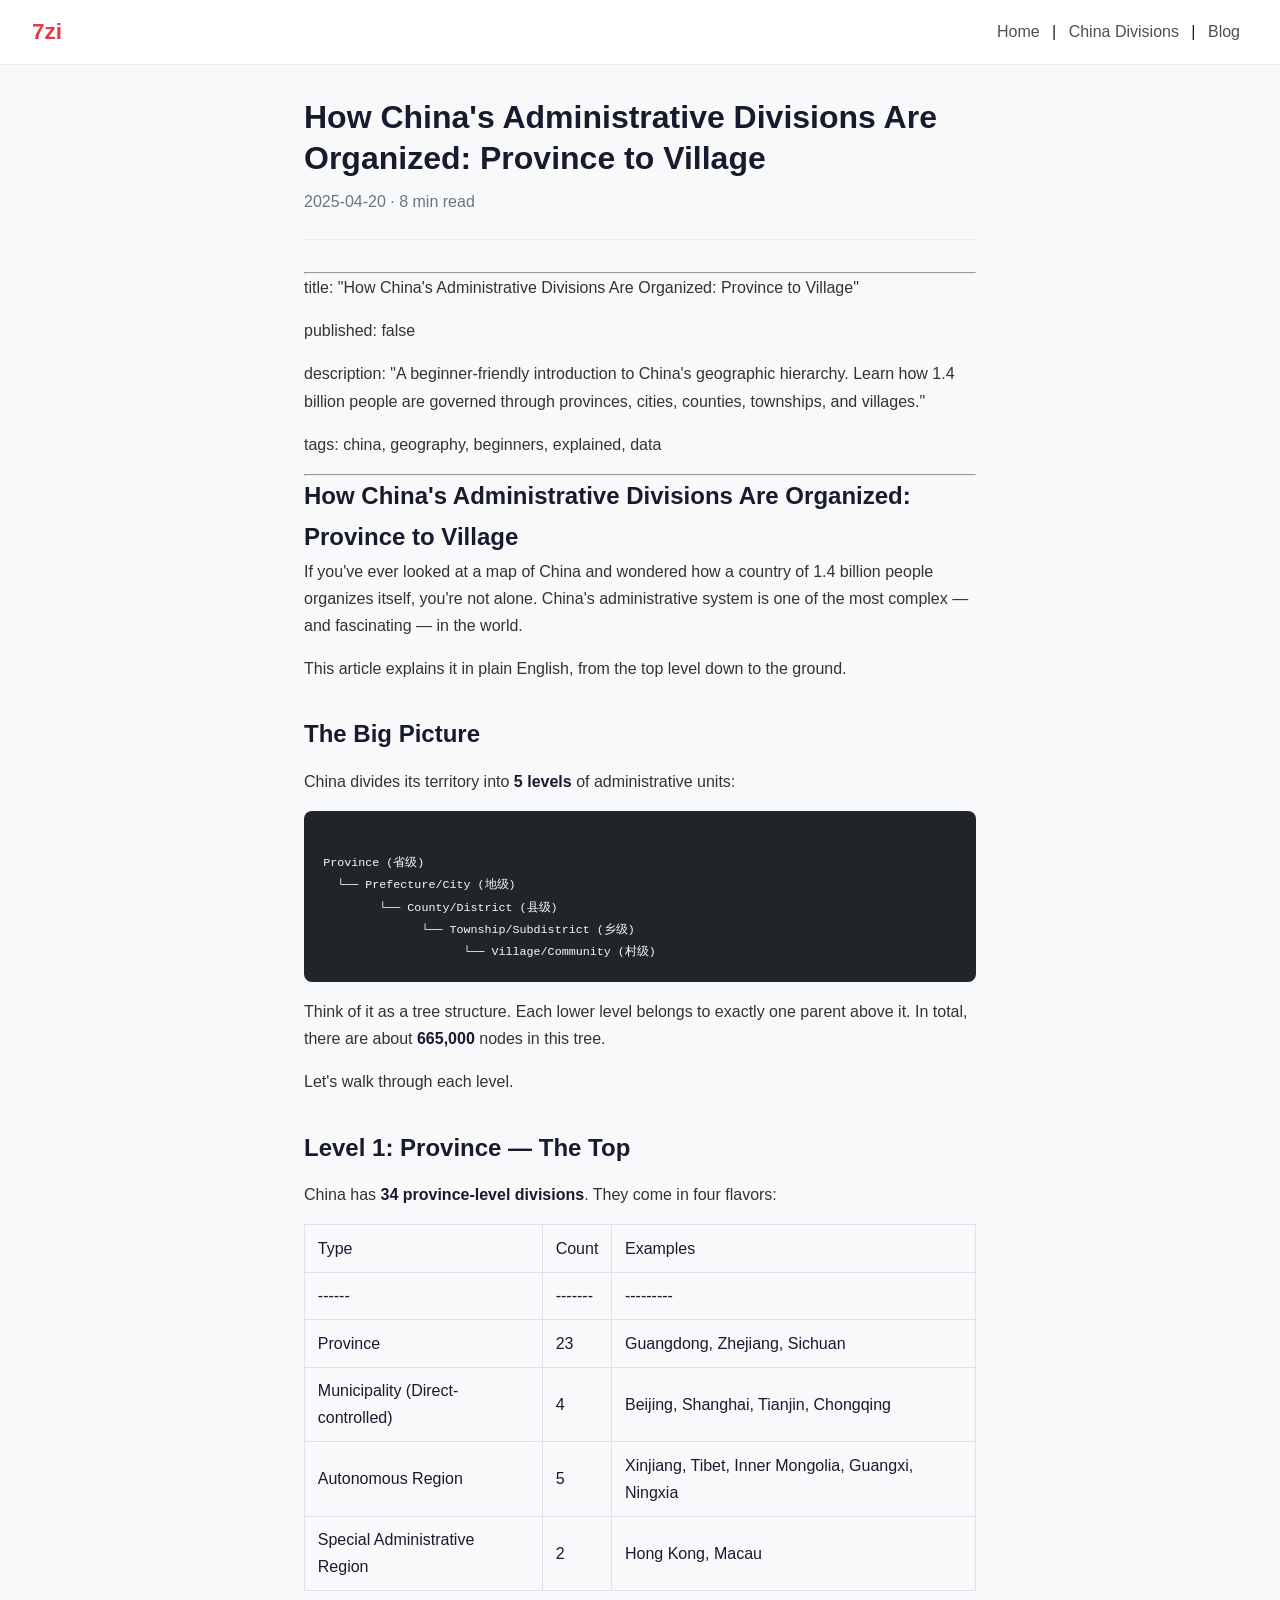
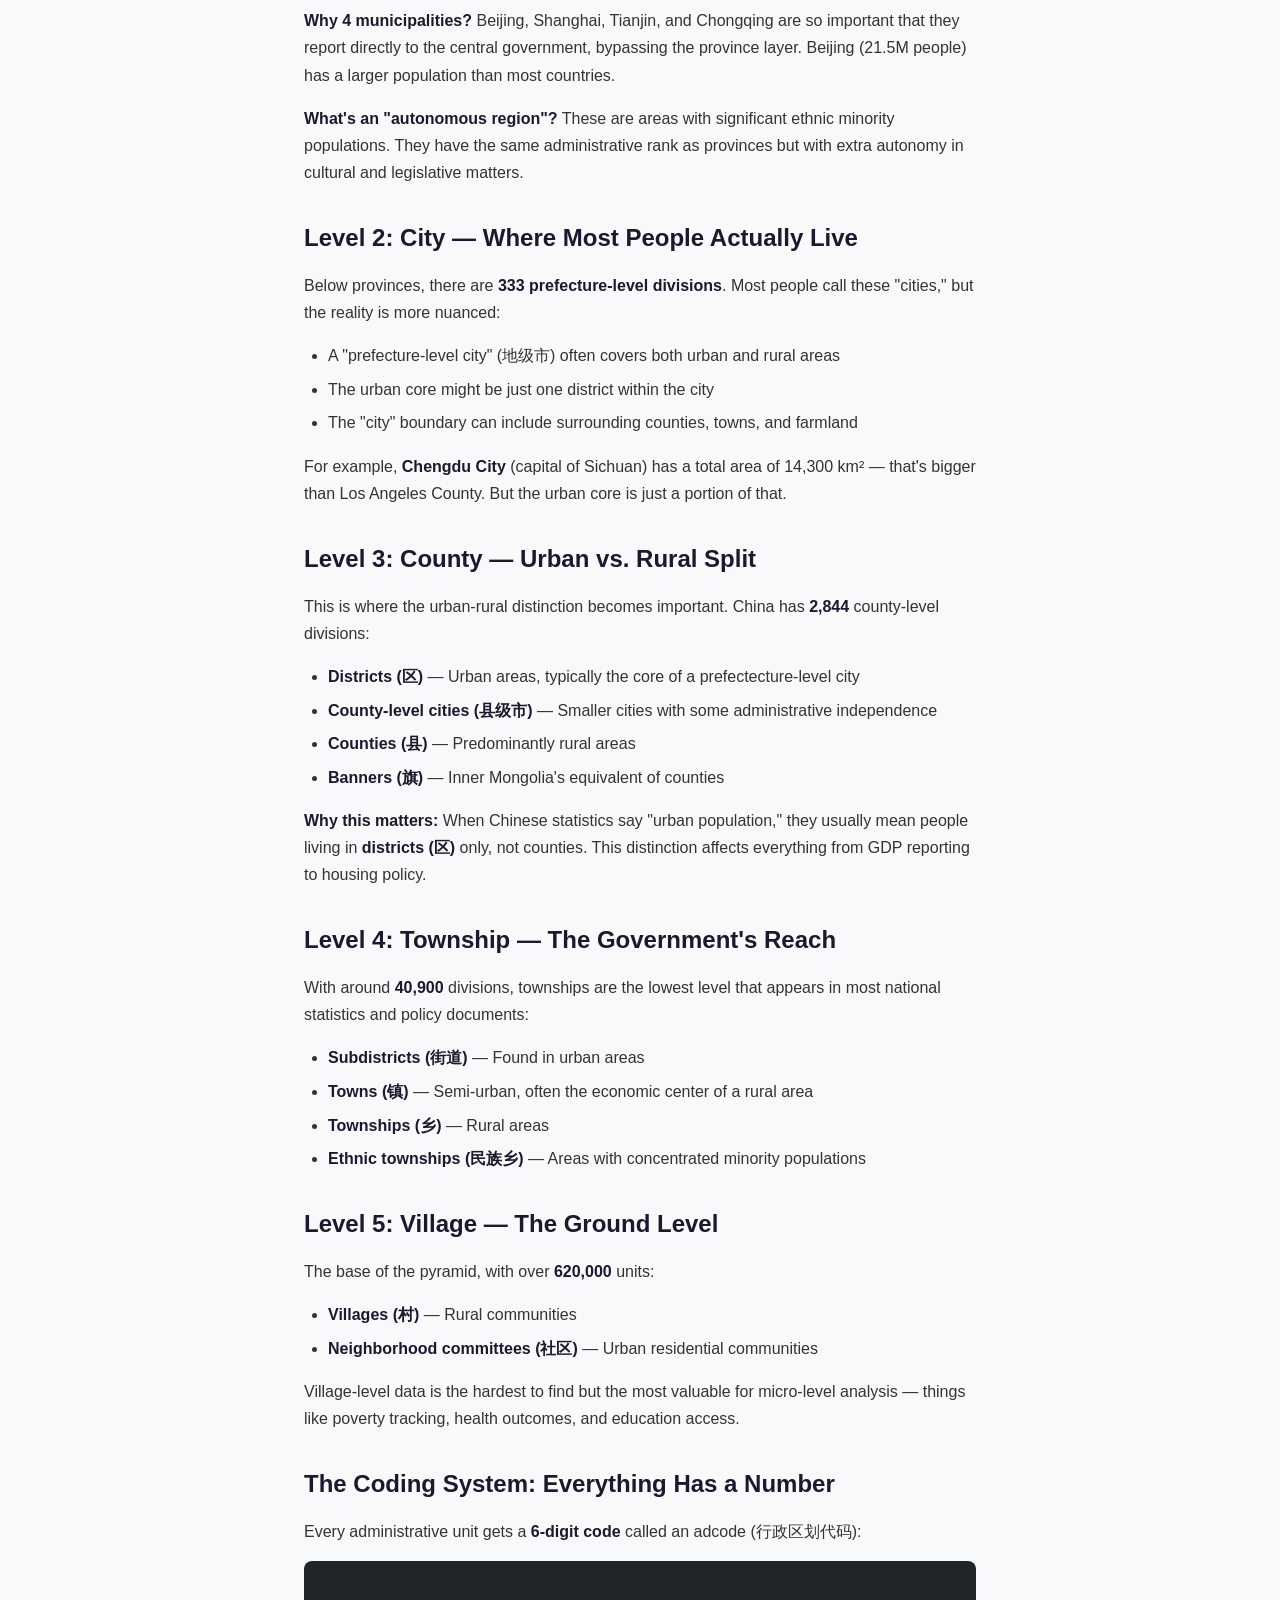
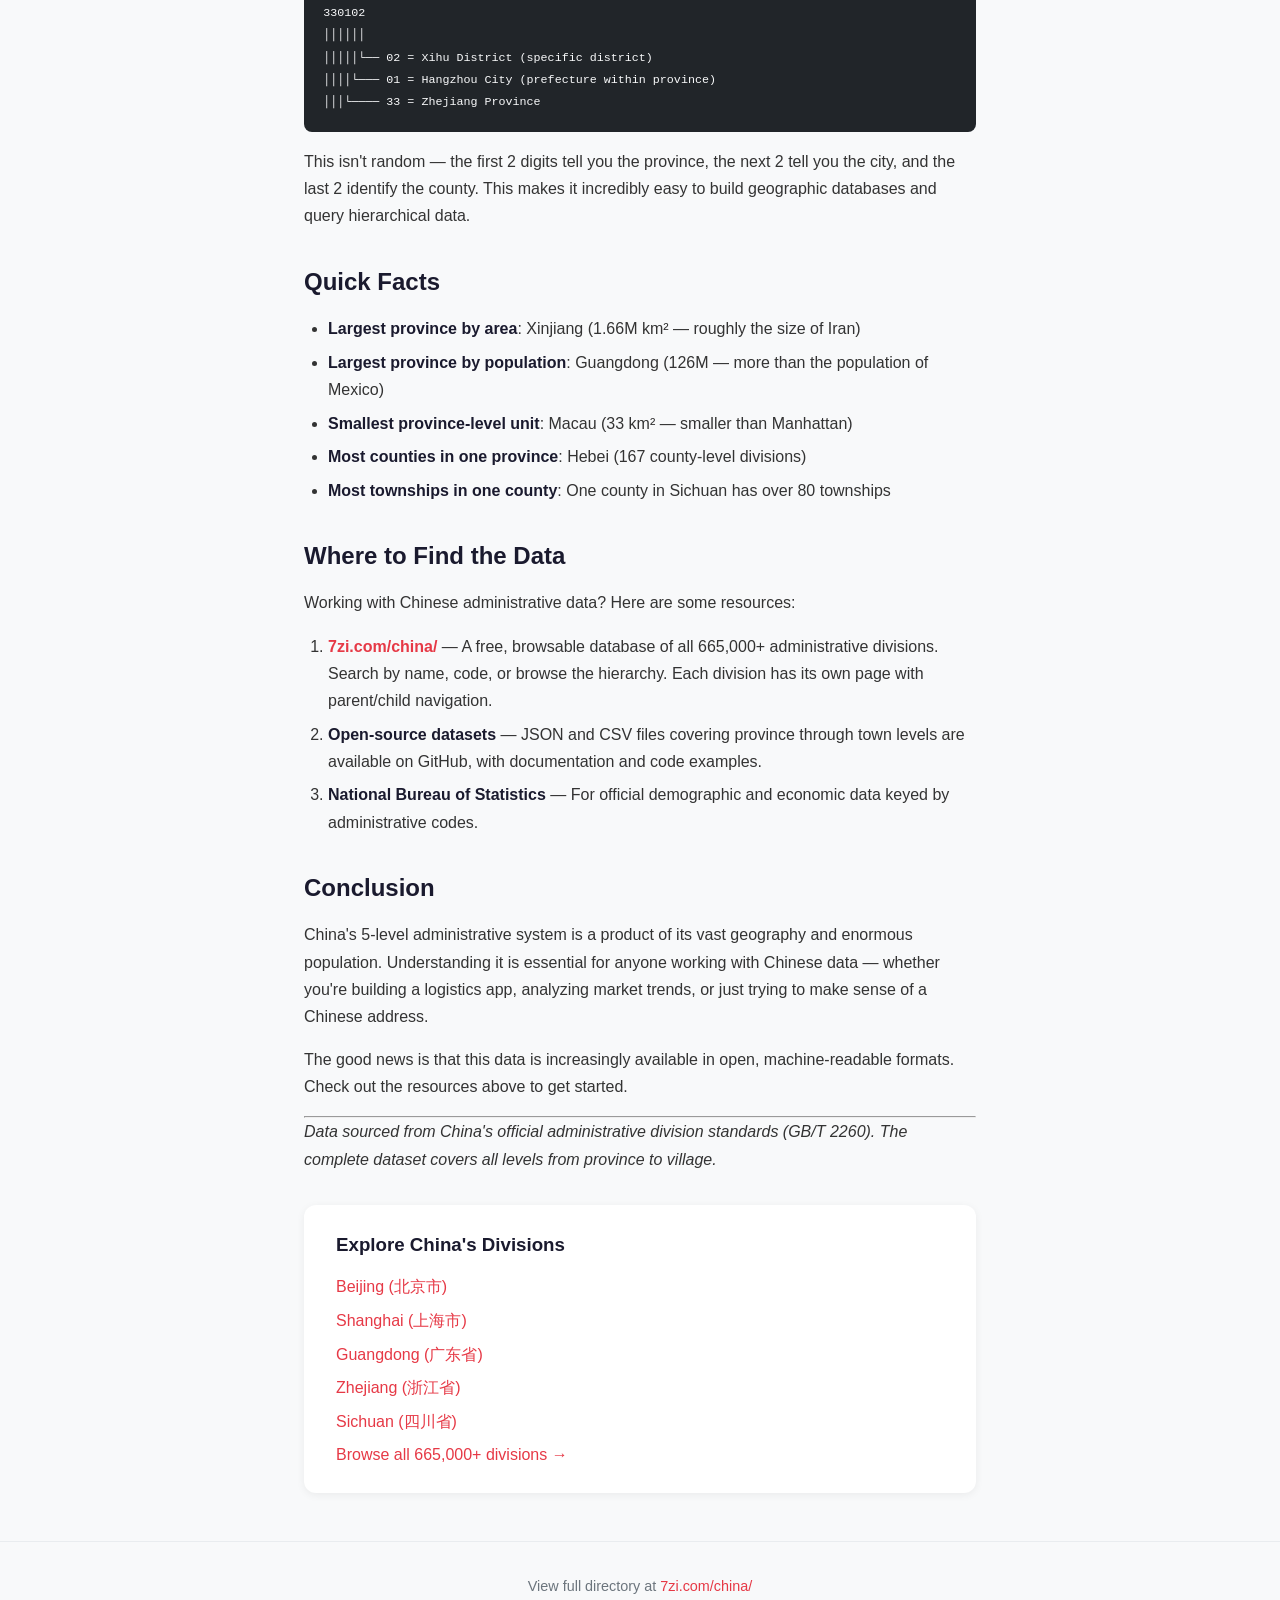
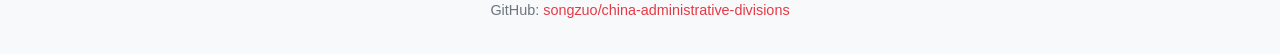
==== china-admin-divisions-explained.html @ c969824f "Add blog: 2 articles about China administrative divisions with SEO" ====
<!DOCTYPE html>
<html lang="en">
<head>
  <meta charset="UTF-8">
  <meta name="viewport" content="width=device-width, initial-scale=1.0">
  <title>How China's Administrative Divisions Are Organized: Province to Village | 7zi Blog</title>
  <meta name="description" content="An accessible explanation of how China divides its territory into provinces, cities, counties, towns, and villages.">
  <link rel="canonical" href="https://songzuo.github.io/china-admin-divisions-explained.html">
  <meta property="og:title" content="How China's Administrative Divisions Are Organized: Province to Village">
  <meta property="og:description" content="An accessible explanation of how China divides its territory into provinces, cities, counties, towns, and villages.">
  <meta property="og:type" content="article">
  <meta property="og:url" content="https://songzuo.github.io/china-admin-divisions-explained.html">
  <script type="application/ld+json">{
  "@context": "https://schema.org",
  "@type": "Article",
  "headline": "How China's Administrative Divisions Are Organized: Province to Village",
  "description": "An accessible explanation of how China divides its territory into provinces, cities, counties, towns, and villages.",
  "datePublished": "2025-04-20",
  "author": {
    "@type": "Organization",
    "name": "7zi",
    "url": "https://7zi.com/"
  },
  "publisher": {
    "@type": "Organization",
    "name": "7zi",
    "url": "https://7zi.com/"
  },
  "mainEntityOfPage": "https://songzuo.github.io/china-admin-divisions-explained.html",
  "url": "https://songzuo.github.io/china-admin-divisions-explained.html"
}</script>
  <link rel="stylesheet" href="./style.css">
</head>
<body>
  <nav>
    <div class="nav-brand"><a href="https://7zi.com/">7zi</a></div>
    <div class="nav-links">
      <a href="https://7zi.com/">Home</a> | <a href="https://7zi.com/china/">China Divisions</a> | <a href="./index.html">Blog</a>
    </div>
  </nav>
  <main class="article-page">
    <article>
      <header>
        <h1>How China's Administrative Divisions Are Organized: Province to Village</h1>
        <p class="meta">2025-04-20 &middot; 8 min read</p>
      </header>
      <div class="article-body">
        <hr>
<p>title: "How China's Administrative Divisions Are Organized: Province to Village"</p>
<p>published: false</p>
<p>description: "A beginner-friendly introduction to China's geographic hierarchy. Learn how 1.4 billion people are governed through provinces, cities, counties, townships, and villages."</p>
<p>tags: china, geography, beginners, explained, data</p>
<hr>

<h1>How China's Administrative Divisions Are Organized: Province to Village</h1>

<p>If you've ever looked at a map of China and wondered how a country of 1.4 billion people organizes itself, you're not alone. China's administrative system is one of the most complex — and fascinating — in the world.</p>

<p>This article explains it in plain English, from the top level down to the ground.</p>

<h2>The Big Picture</h2>

<p>China divides its territory into <strong>5 levels</strong> of administrative units:</p>

<pre><code class="language-">
Province (省级)
  └── Prefecture/City (地级)
        └── County/District (县级)
              └── Township/Subdistrict (乡级)
                    └── Village/Community (村级)
</code></pre>

<p>Think of it as a tree structure. Each lower level belongs to exactly one parent above it. In total, there are about <strong>665,000</strong> nodes in this tree.</p>

<p>Let's walk through each level.</p>

<h2>Level 1: Province — The Top</h2>

<p>China has <strong>34 province-level divisions</strong>. They come in four flavors:</p>

<table>
<tr><td>Type</td><td>Count</td><td>Examples</td></tr>
<tr><td>------</td><td>-------</td><td>---------</td></tr>
<tr><td>Province</td><td>23</td><td>Guangdong, Zhejiang, Sichuan</td></tr>
<tr><td>Municipality (Direct-controlled)</td><td>4</td><td>Beijing, Shanghai, Tianjin, Chongqing</td></tr>
<tr><td>Autonomous Region</td><td>5</td><td>Xinjiang, Tibet, Inner Mongolia, Guangxi, Ningxia</td></tr>
<tr><td>Special Administrative Region</td><td>2</td><td>Hong Kong, Macau</td></tr>
</table>

<p><strong>Why 4 municipalities?</strong> Beijing, Shanghai, Tianjin, and Chongqing are so important that they report directly to the central government, bypassing the province layer. Beijing (21.5M people) has a larger population than most countries.</p>

<p><strong>What's an "autonomous region"?</strong> These are areas with significant ethnic minority populations. They have the same administrative rank as provinces but with extra autonomy in cultural and legislative matters.</p>

<h2>Level 2: City — Where Most People Actually Live</h2>

<p>Below provinces, there are <strong>333 prefecture-level divisions</strong>. Most people call these "cities," but the reality is more nuanced:</p>

<ul>
<li>A "prefecture-level city" (地级市) often covers both urban and rural areas</li>
<li>The urban core might be just one district within the city</li>
<li>The "city" boundary can include surrounding counties, towns, and farmland</li>

</ul>
<p>For example, <strong>Chengdu City</strong> (capital of Sichuan) has a total area of 14,300 km² — that's bigger than Los Angeles County. But the urban core is just a portion of that.</p>

<h2>Level 3: County — Urban vs. Rural Split</h2>

<p>This is where the urban-rural distinction becomes important. China has <strong>2,844</strong> county-level divisions:</p>

<ul>
<li><strong>Districts (区)</strong> — Urban areas, typically the core of a prefectecture-level city</li>
<li><strong>County-level cities (县级市)</strong> — Smaller cities with some administrative independence</li>
<li><strong>Counties (县)</strong> — Predominantly rural areas</li>
<li><strong>Banners (旗)</strong> — Inner Mongolia's equivalent of counties</li>

</ul>
<p><strong>Why this matters:</strong> When Chinese statistics say "urban population," they usually mean people living in <strong>districts (区)</strong> only, not counties. This distinction affects everything from GDP reporting to housing policy.</p>

<h2>Level 4: Township — The Government's Reach</h2>

<p>With around <strong>40,900</strong> divisions, townships are the lowest level that appears in most national statistics and policy documents:</p>

<ul>
<li><strong>Subdistricts (街道)</strong> — Found in urban areas</li>
<li><strong>Towns (镇)</strong> — Semi-urban, often the economic center of a rural area</li>
<li><strong>Townships (乡)</strong> — Rural areas</li>
<li><strong>Ethnic townships (民族乡)</strong> — Areas with concentrated minority populations</li>

</ul>
<h2>Level 5: Village — The Ground Level</h2>

<p>The base of the pyramid, with over <strong>620,000</strong> units:</p>

<ul>
<li><strong>Villages (村)</strong> — Rural communities</li>
<li><strong>Neighborhood committees (社区)</strong> — Urban residential communities</li>

</ul>
<p>Village-level data is the hardest to find but the most valuable for micro-level analysis — things like poverty tracking, health outcomes, and education access.</p>

<h2>The Coding System: Everything Has a Number</h2>

<p>Every administrative unit gets a <strong>6-digit code</strong> called an adcode (行政区划代码):</p>

<pre><code class="language-">
330102
││││││
│││││└── 02 = Xihu District (specific district)
││││└─── 01 = Hangzhou City (prefecture within province)
│││└──── 33 = Zhejiang Province
</code></pre>

<p>This isn't random — the first 2 digits tell you the province, the next 2 tell you the city, and the last 2 identify the county. This makes it incredibly easy to build geographic databases and query hierarchical data.</p>

<h2>Quick Facts</h2>

<ul>
<li><strong>Largest province by area</strong>: Xinjiang (1.66M km² — roughly the size of Iran)</li>
<li><strong>Largest province by population</strong>: Guangdong (126M — more than the population of Mexico)</li>
<li><strong>Smallest province-level unit</strong>: Macau (33 km² — smaller than Manhattan)</li>
<li><strong>Most counties in one province</strong>: Hebei (167 county-level divisions)</li>
<li><strong>Most townships in one county</strong>: One county in Sichuan has over 80 townships</li>

</ul>
<h2>Where to Find the Data</h2>

<p>Working with Chinese administrative data? Here are some resources:</p>

<ol>
<li><strong><a href="https://7zi.com/china/">7zi.com/china/</a></strong> — A free, browsable database of all 665,000+ administrative divisions. Search by name, code, or browse the hierarchy. Each division has its own page with parent/child navigation.</li>

<li><strong>Open-source datasets</strong> — JSON and CSV files covering province through town levels are available on GitHub, with documentation and code examples.</li>

<li><strong>National Bureau of Statistics</strong> — For official demographic and economic data keyed by administrative codes.</li>

</ol>
<h2>Conclusion</h2>

<p>China's 5-level administrative system is a product of its vast geography and enormous population. Understanding it is essential for anyone working with Chinese data — whether you're building a logistics app, analyzing market trends, or just trying to make sense of a Chinese address.</p>

<p>The good news is that this data is increasingly available in open, machine-readable formats. Check out the resources above to get started.</p>

<hr>

<p><em>Data sourced from China's official administrative division standards (GB/T 2260). The complete dataset covers all levels from province to village.</em></p>

      </div>
    </article>
    
    <aside class="related-links">
      <h3>Explore China's Divisions</h3>
      <ul>
        <li><a href="https://7zi.com/china/beijing.html">Beijing (北京市)</a></li>
        <li><a href="https://7zi.com/china/shanghai.html">Shanghai (上海市)</a></li>
        <li><a href="https://7zi.com/china/guangdong.html">Guangdong (广东省)</a></li>
        <li><a href="https://7zi.com/china/zhejiang.html">Zhejiang (浙江省)</a></li>
        <li><a href="https://7zi.com/china/sichuan.html">Sichuan (四川省)</a></li>
      </ul>
      <p><a href="https://7zi.com/china/">Browse all 665,000+ divisions →</a></p>
    </aside>
  </main>
  <footer>
    <p>View full directory at <a href="https://7zi.com/china/">7zi.com/china/</a></p>
    <p>GitHub: <a href="https://github.com/songzuo/china-administrative-divisions">songzuo/china-administrative-divisions</a></p>
  </footer>
</body>
</html>
---- style.css ----
* {
  margin: 0;
  padding: 0;
  box-sizing: border-box;
}

body {
  font-family: -apple-system, BlinkMacSystemFont, "Segoe UI", Roboto, "Helvetica Neue", Arial, sans-serif;
  line-height: 1.7;
  color: #1a1a2e;
  background: #f8f9fa;
}

nav {
  background: #fff;
  border-bottom: 1px solid #e9ecef;
  padding: 0.8rem 2rem;
  display: flex;
  justify-content: space-between;
  align-items: center;
  position: sticky;
  top: 0;
  z-index: 100;
}

.nav-brand a {
  font-size: 1.4rem;
  font-weight: 700;
  color: #e63946;
  text-decoration: none;
}

.nav-links a {
  color: #495057;
  text-decoration: none;
  margin: 0 0.5rem;
}
.nav-links a:hover { color: #e63946; }

main {
  max-width: 800px;
  margin: 2rem auto;
  padding: 0 1.5rem;
}

.page-header {
  text-align: center;
  margin-bottom: 2.5rem;
}
.page-header h1 { font-size: 2.2rem; margin-bottom: 0.5rem; }
.page-header p { color: #6c757d; font-size: 1.1rem; }

.articles { display: flex; flex-direction: column; gap: 1.5rem; }

.card {
  background: #fff;
  border-radius: 12px;
  padding: 1.5rem 2rem;
  box-shadow: 0 2px 8px rgba(0,0,0,0.06);
  transition: box-shadow 0.2s, transform 0.2s;
}
.card:hover {
  box-shadow: 0 4px 16px rgba(0,0,0,0.1);
  transform: translateY(-2px);
}
.card h2 { font-size: 1.4rem; margin-bottom: 0.3rem; }
.card h2 a { color: #1a1a2e; text-decoration: none; }
.card h2 a:hover { color: #e63946; }
.card .meta { color: #6c757d; font-size: 0.9rem; margin-bottom: 0.5rem; }
.card p { color: #495057; }

/* Article page */
.article-page { max-width: 720px; }

article header {
  margin-bottom: 2rem;
  padding-bottom: 1.5rem;
  border-bottom: 1px solid #e9ecef;
}
article header h1 { font-size: 2rem; line-height: 1.3; }
article header .meta { color: #6c757d; margin-top: 0.5rem; }

.article-body h2 {
  font-size: 1.5rem;
  margin: 2rem 0 0.8rem;
  color: #1a1a2e;
}
.article-body h3 {
  font-size: 1.25rem;
  margin: 1.5rem 0 0.6rem;
  color: #2d2d44;
}
.article-body h4 {
  font-size: 1.1rem;
  margin: 1.2rem 0 0.5rem;
}
.article-body p { margin-bottom: 1rem; color: #333; }
.article-body ul, .article-body ol {
  margin: 0.8rem 0 1rem 1.5rem;
  color: #333;
}
.article-body li { margin-bottom: 0.4rem; }
.article-body strong { color: #1a1a2e; }
.article-body code {
  background: #f1f3f5;
  padding: 0.15rem 0.4rem;
  border-radius: 4px;
  font-size: 0.9em;
  color: #d6336c;
}
.article-body pre {
  background: #212529;
  color: #f8f9fa;
  padding: 1.2rem;
  border-radius: 8px;
  overflow-x: auto;
  margin: 1rem 0;
}
.article-body pre code {
  background: none;
  color: inherit;
  padding: 0;
}
.article-body blockquote {
  border-left: 4px solid #e63946;
  padding: 0.8rem 1.2rem;
  margin: 1rem 0;
  background: #fff5f5;
  border-radius: 0 8px 8px 0;
  color: #495057;
}
.article-body table {
  width: 100%;
  border-collapse: collapse;
  margin: 1rem 0;
}
.article-body td, .article-body th {
  border: 1px solid #dee2e6;
  padding: 0.6rem 0.8rem;
  text-align: left;
}
.article-body th { background: #f8f9fa; font-weight: 600; }
.article-body a { color: #e63946; text-decoration: none; }
.article-body a:hover { text-decoration: underline; }
.article-body img { max-width: 100%; border-radius: 8px; margin: 1rem 0; }

.related-links {
  background: #fff;
  border-radius: 12px;
  padding: 1.5rem 2rem;
  margin-top: 2rem;
  box-shadow: 0 2px 8px rgba(0,0,0,0.06);
}
.related-links h3 { margin-bottom: 0.8rem; color: #1a1a2e; }
.related-links ul { list-style: none; padding: 0; }
.related-links li { margin-bottom: 0.4rem; }
.related-links a { color: #e63946; text-decoration: none; }
.related-links a:hover { text-decoration: underline; }

footer {
  text-align: center;
  padding: 2rem;
  color: #6c757d;
  font-size: 0.9rem;
  border-top: 1px solid #e9ecef;
  margin-top: 3rem;
}
footer a { color: #e63946; text-decoration: none; }
footer a:hover { text-decoration: underline; }

@media (max-width: 768px) {
  nav { flex-direction: column; gap: 0.5rem; padding: 0.8rem 1rem; }
  main { padding: 0 1rem; }
  .card { padding: 1.2rem; }
  article header h1 { font-size: 1.5rem; }
}
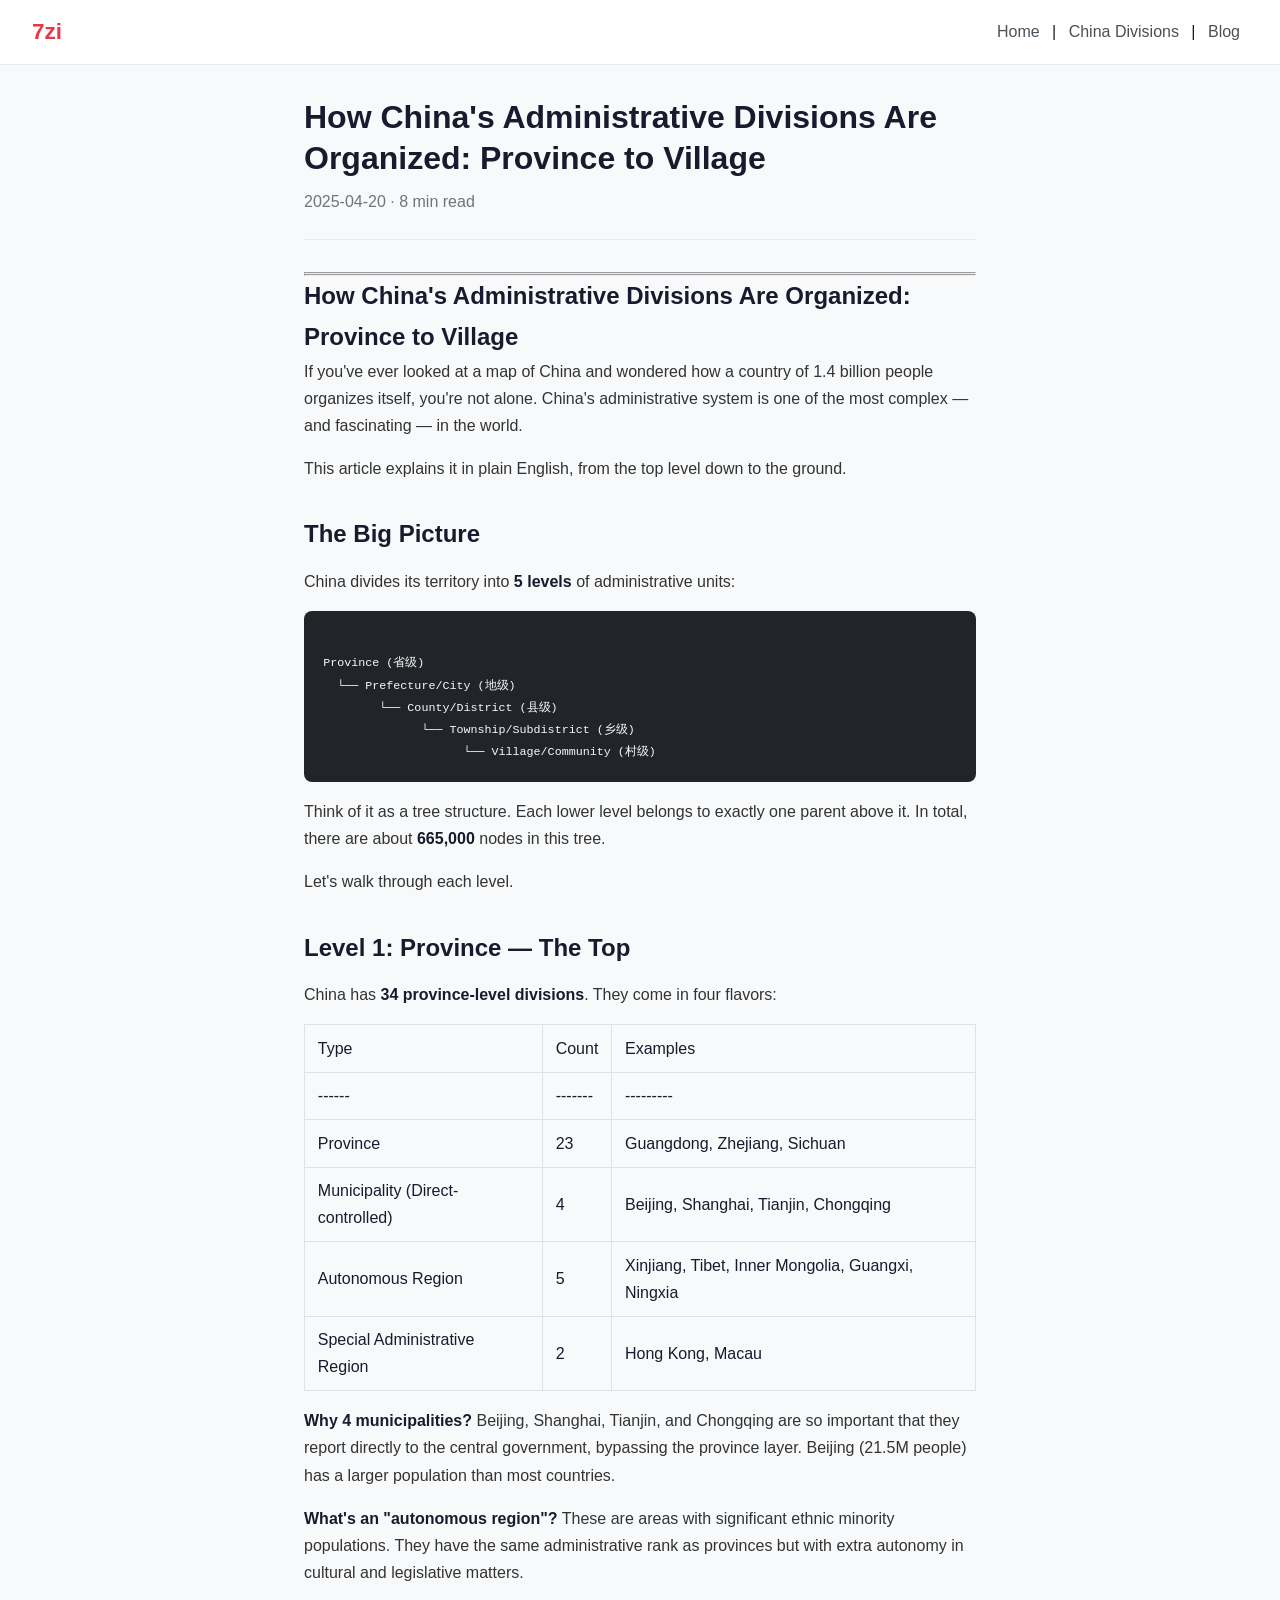
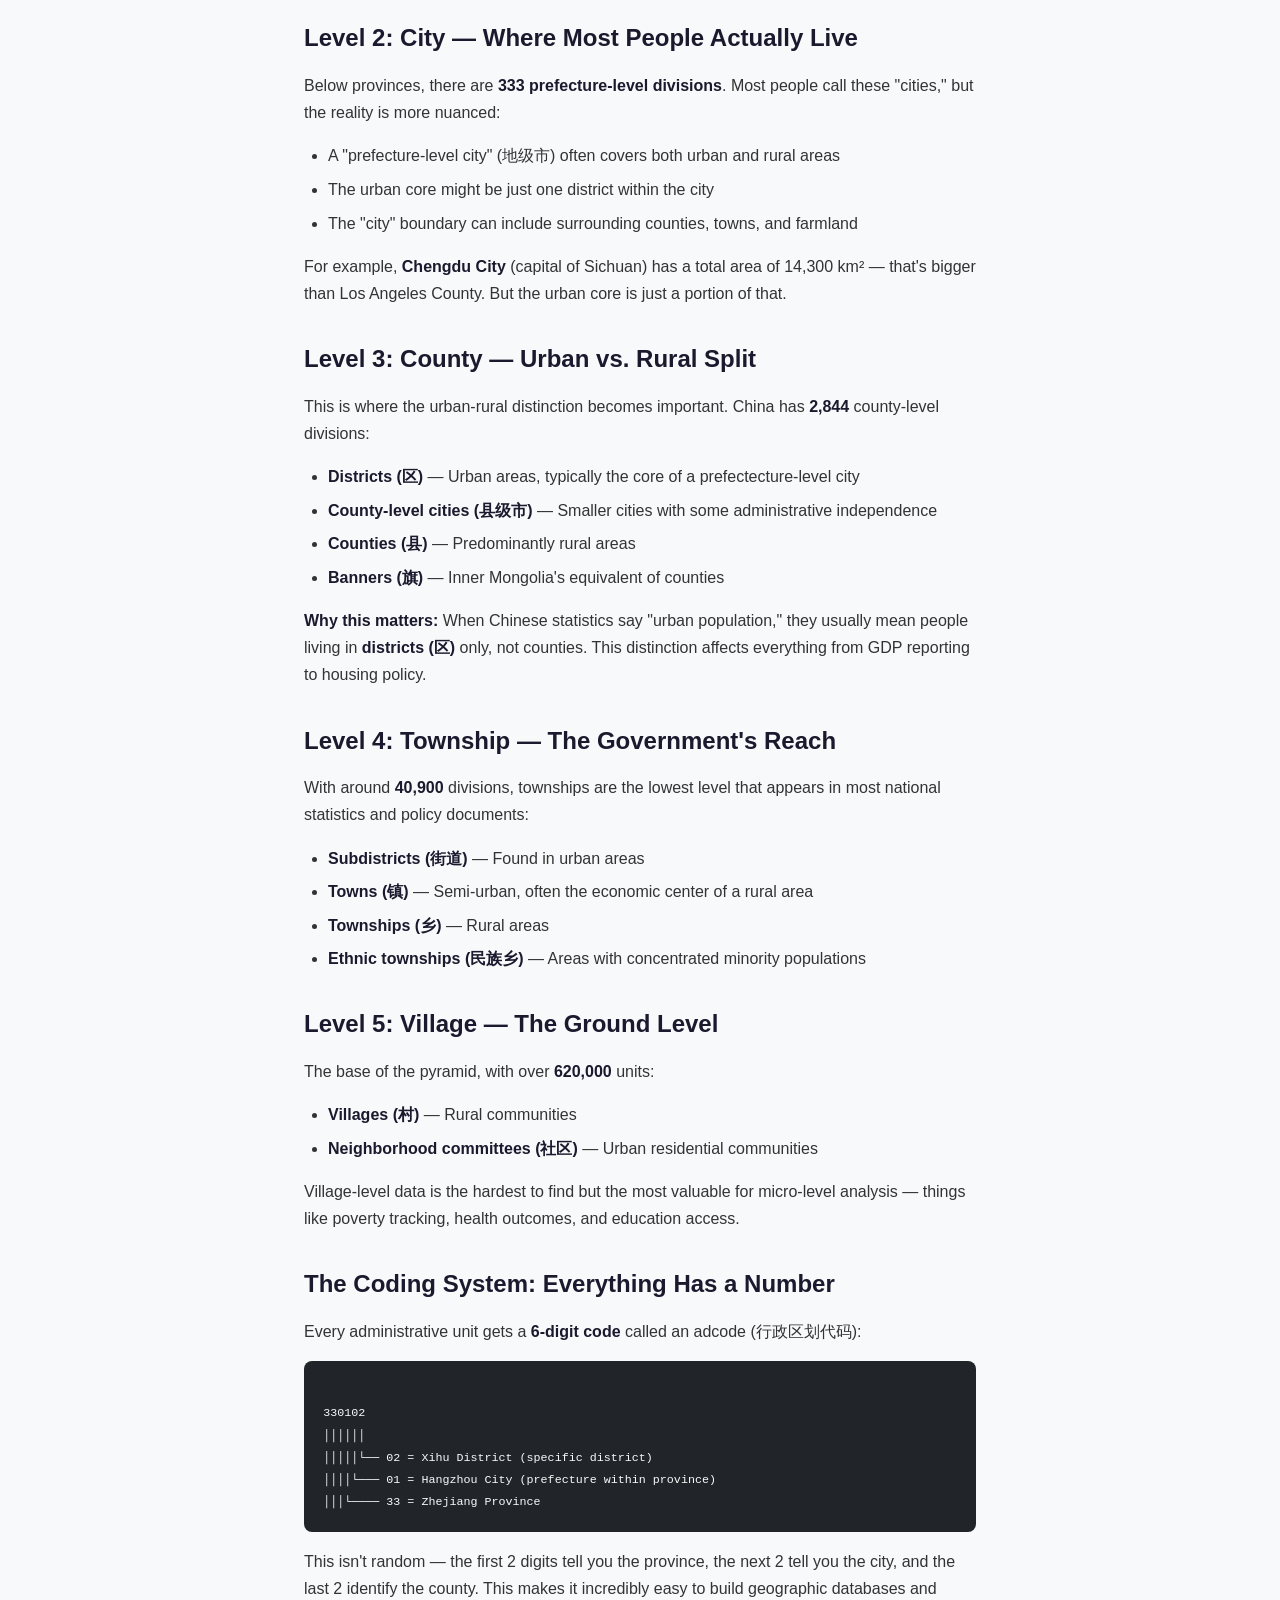
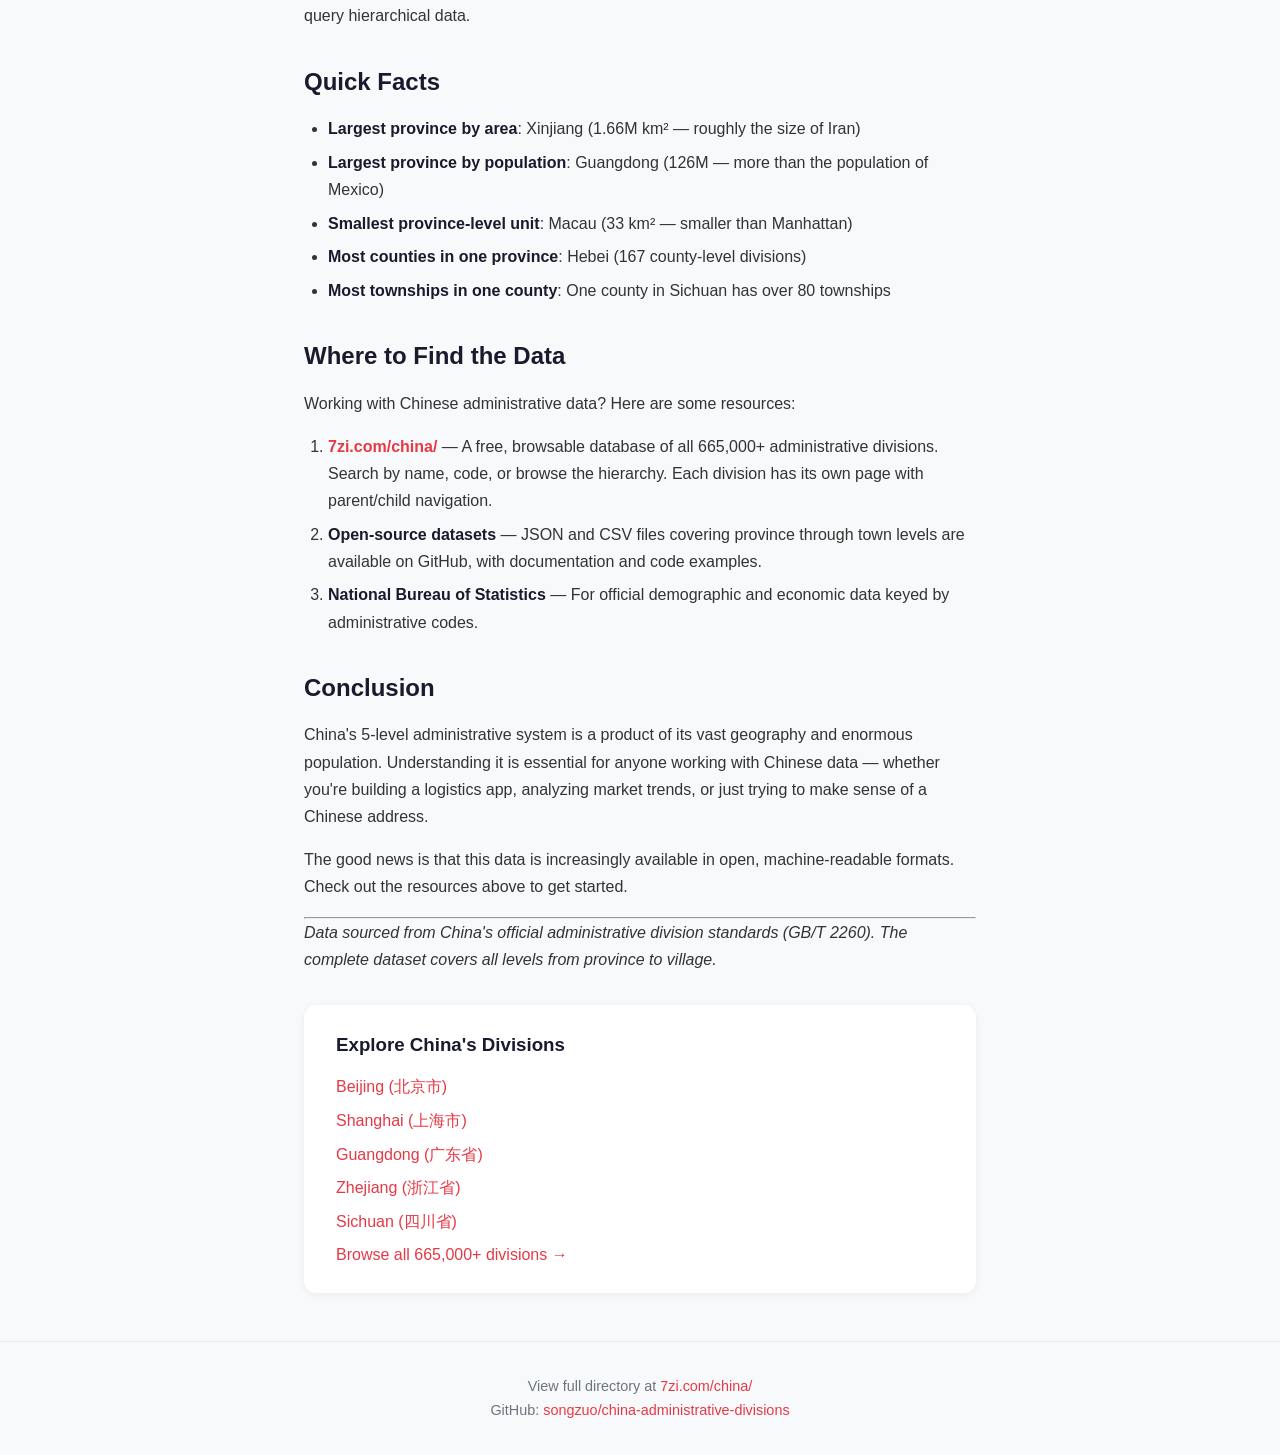
==== commit 402a40ce: "Remove markdown front matter from china-admin-divisions-explained.html" ====
--- a/china-admin-divisions-explained.html
+++ b/china-admin-divisions-explained.html
@@ -46,10 +46,6 @@
       </header>
       <div class="article-body">
         <hr>
-<p>title: "How China's Administrative Divisions Are Organized: Province to Village"</p>
-<p>published: false</p>
-<p>description: "A beginner-friendly introduction to China's geographic hierarchy. Learn how 1.4 billion people are governed through provinces, cities, counties, townships, and villages."</p>
-<p>tags: china, geography, beginners, explained, data</p>
 <hr>
 
 <h1>How China's Administrative Divisions Are Organized: Province to Village</h1>
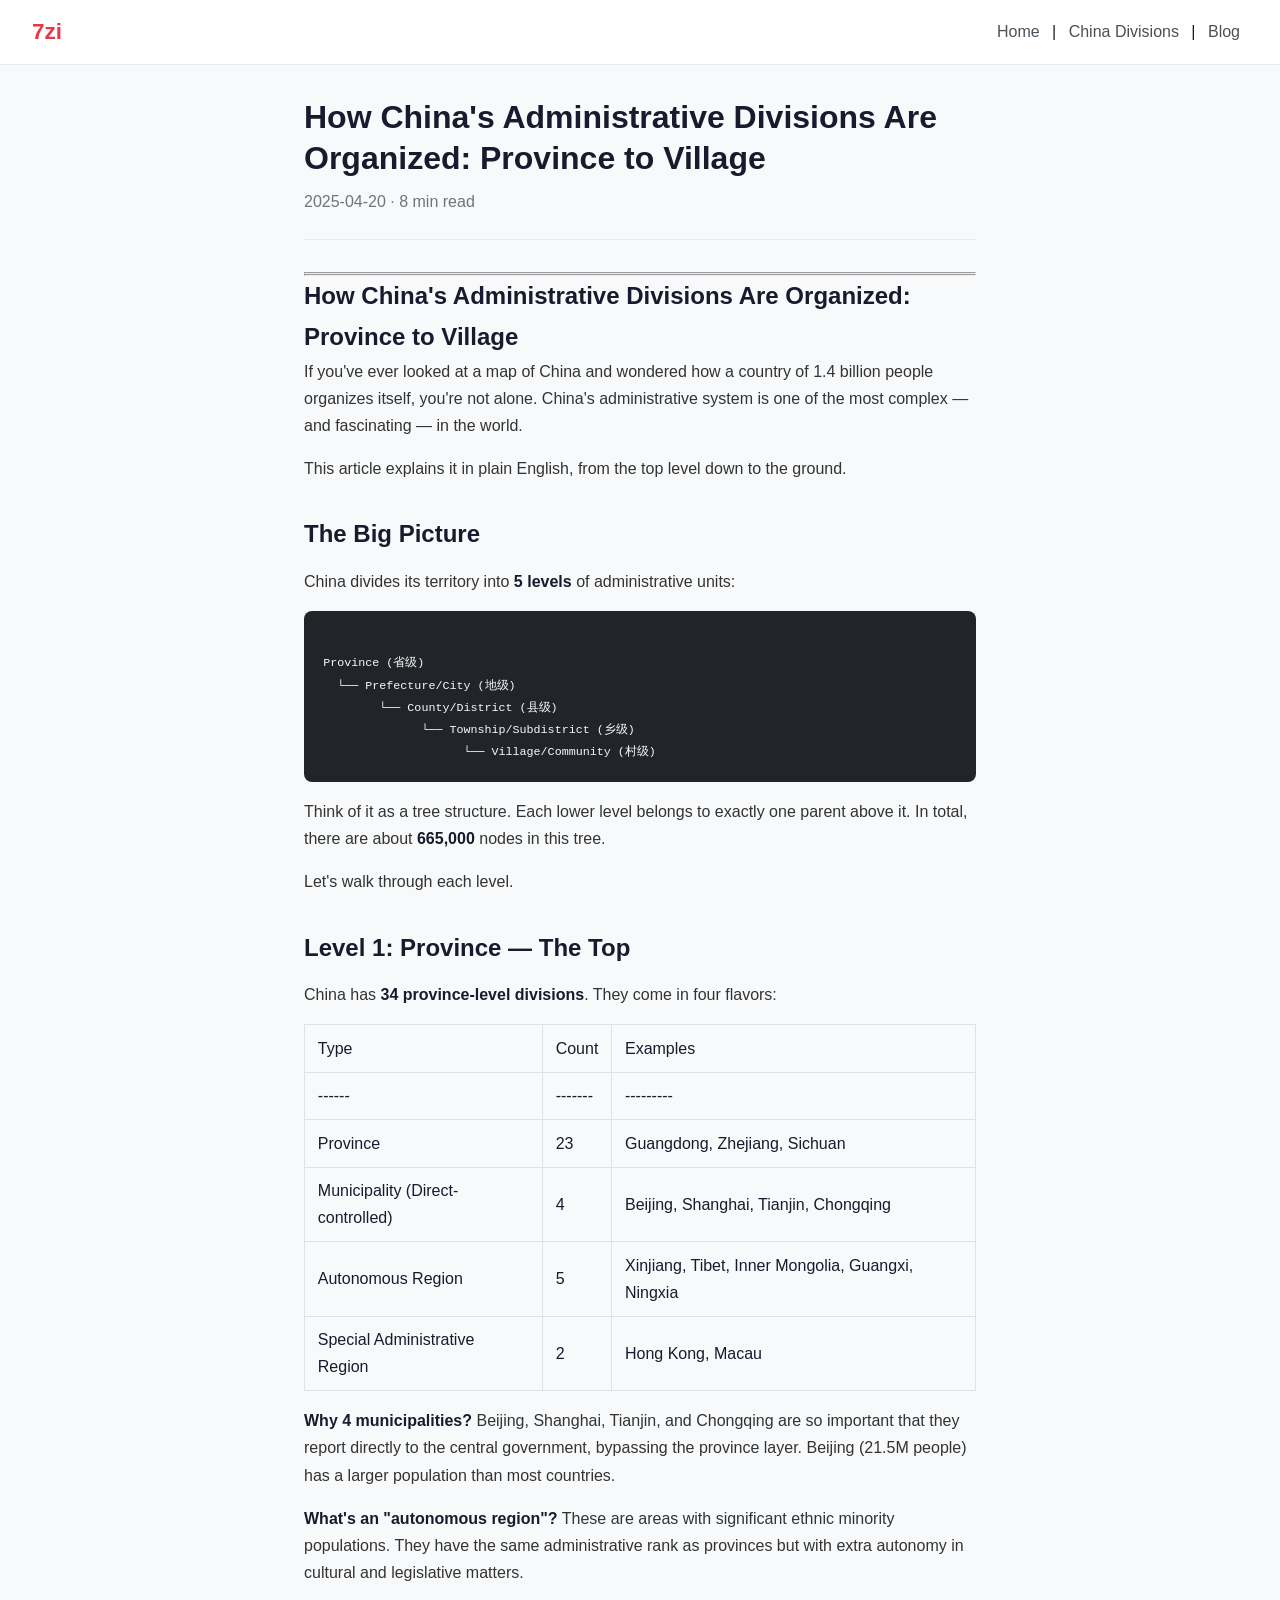
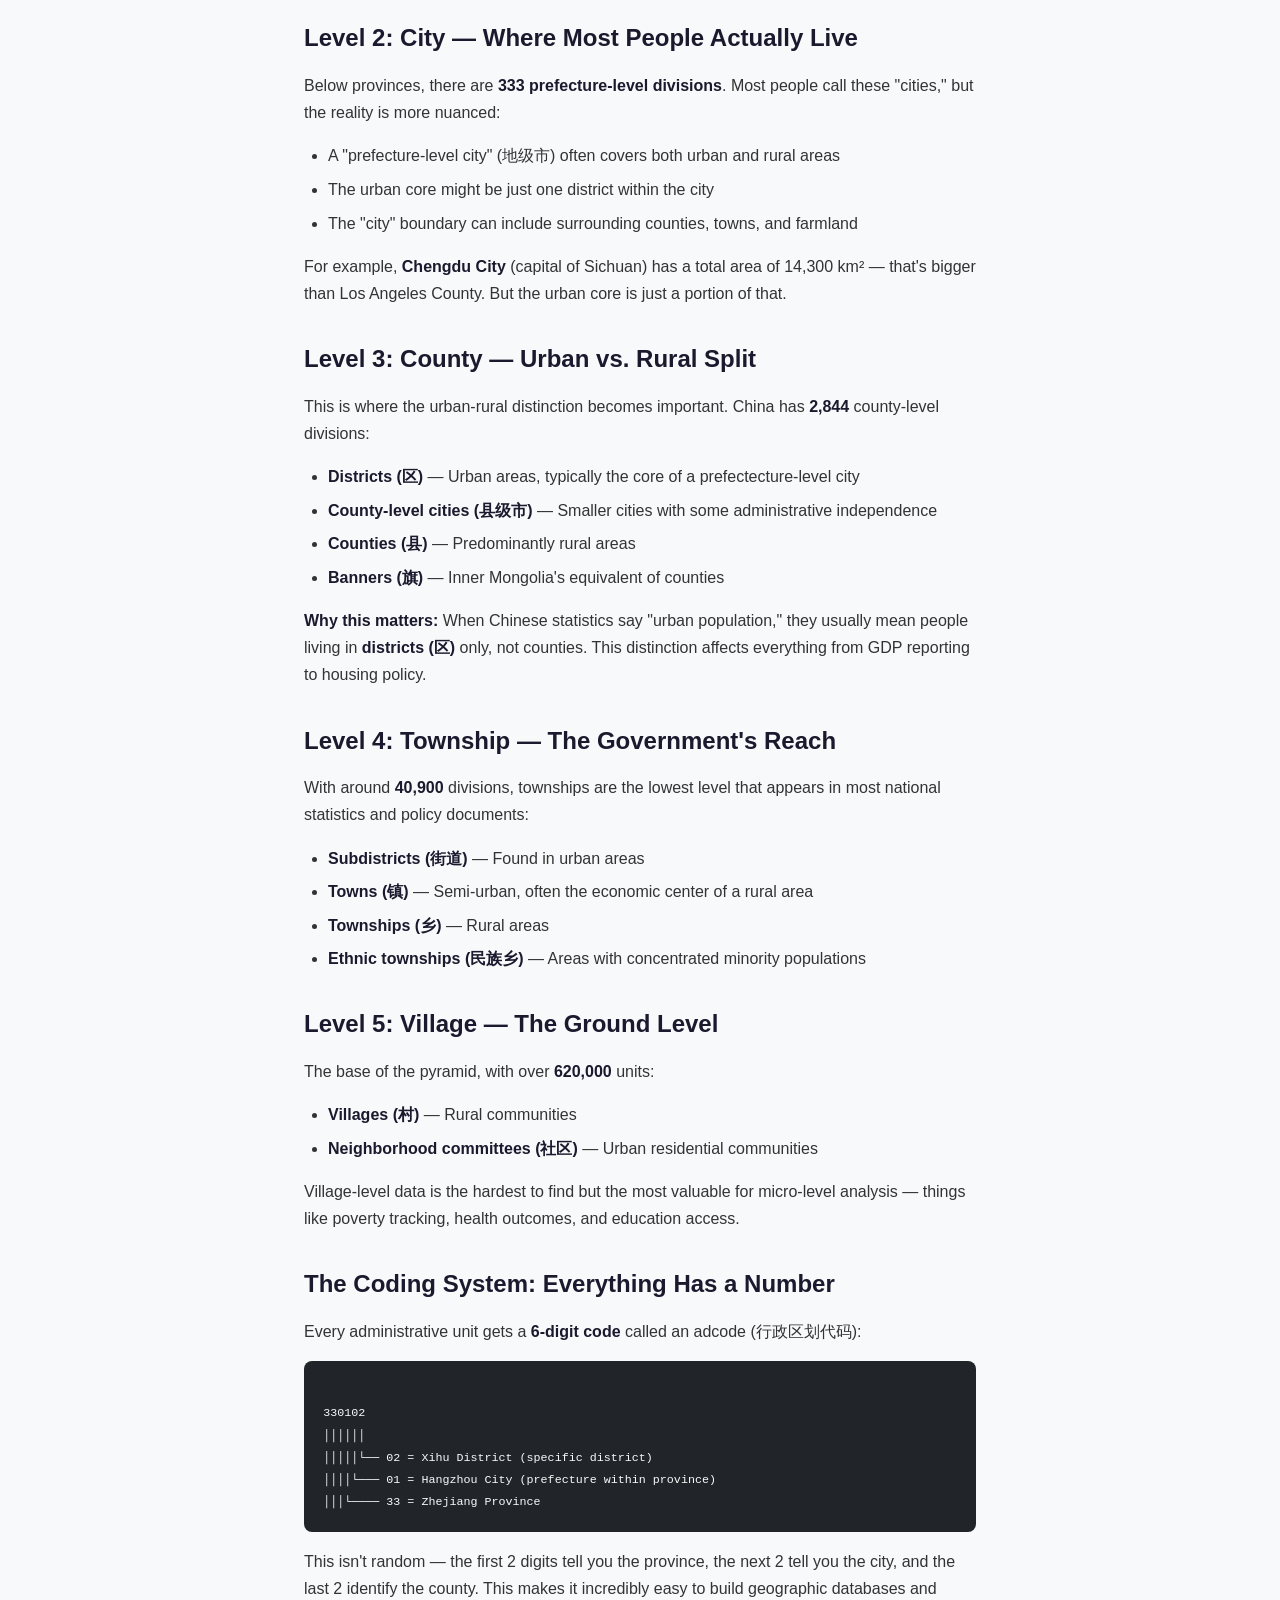
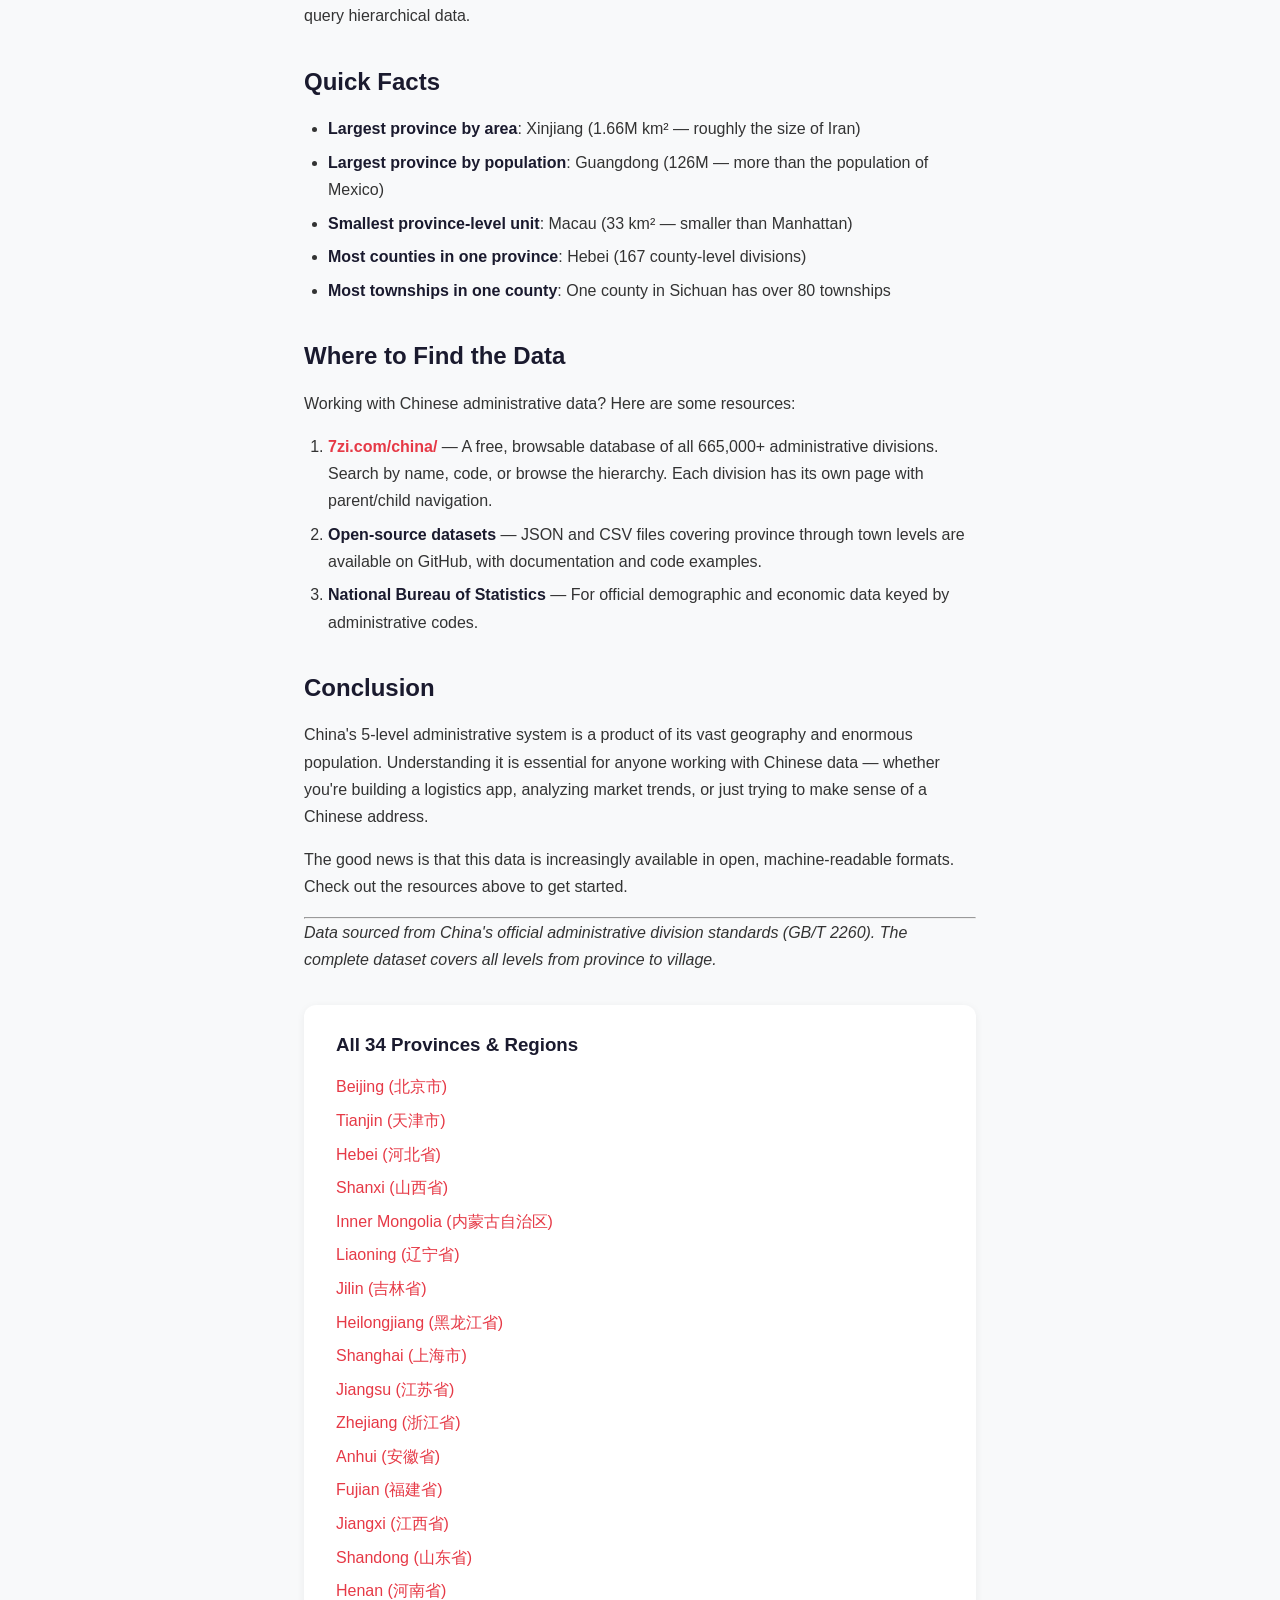
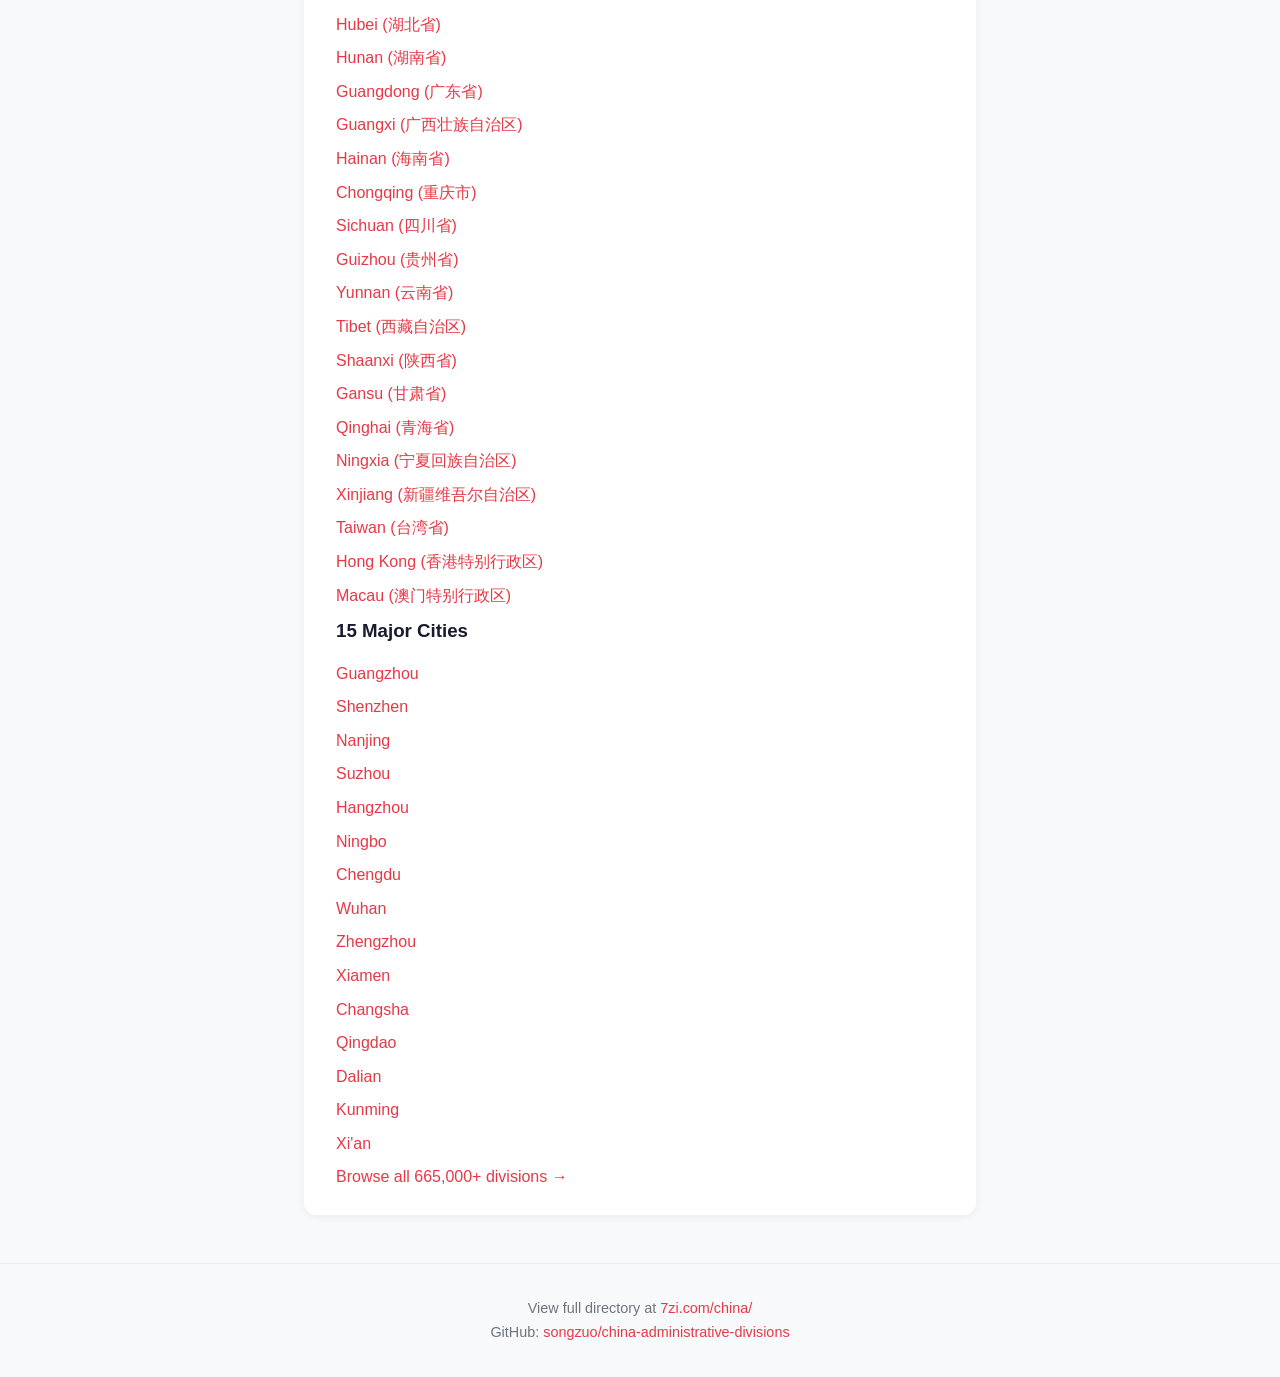
==== commit 045de99a: "Expand internal links: 34 provinces + 15 cities in china-admin-divisions-explained.html" ====
--- a/china-admin-divisions-explained.html
+++ b/china-admin-divisions-explained.html
@@ -184,15 +184,62 @@
     </article>
     
     <aside class="related-links">
-      <h3>Explore China's Divisions</h3>
+      <h3>All 34 Provinces &amp; Regions</h3>
       <ul>
         <li><a href="https://7zi.com/china/beijing.html">Beijing (北京市)</a></li>
+        <li><a href="https://7zi.com/china/tianjin.html">Tianjin (天津市)</a></li>
+        <li><a href="https://7zi.com/china/hebei.html">Hebei (河北省)</a></li>
+        <li><a href="https://7zi.com/china/shanxi.html">Shanxi (山西省)</a></li>
+        <li><a href="https://7zi.com/china/inner-mongolia.html">Inner Mongolia (内蒙古自治区)</a></li>
+        <li><a href="https://7zi.com/china/liaoning.html">Liaoning (辽宁省)</a></li>
+        <li><a href="https://7zi.com/china/jilin.html">Jilin (吉林省)</a></li>
+        <li><a href="https://7zi.com/china/heilongjiang.html">Heilongjiang (黑龙江省)</a></li>
         <li><a href="https://7zi.com/china/shanghai.html">Shanghai (上海市)</a></li>
+        <li><a href="https://7zi.com/china/jiangsu.html">Jiangsu (江苏省)</a></li>
+        <li><a href="https://7zi.com/china/zhejiang.html">Zhejiang (浙江省)</a></li>
+        <li><a href="https://7zi.com/china/anhui.html">Anhui (安徽省)</a></li>
+        <li><a href="https://7zi.com/china/fujian.html">Fujian (福建省)</a></li>
+        <li><a href="https://7zi.com/china/jiangxi.html">Jiangxi (江西省)</a></li>
+        <li><a href="https://7zi.com/china/shandong.html">Shandong (山东省)</a></li>
+        <li><a href="https://7zi.com/china/henan.html">Henan (河南省)</a></li>
+        <li><a href="https://7zi.com/china/hubei.html">Hubei (湖北省)</a></li>
+        <li><a href="https://7zi.com/china/hunan.html">Hunan (湖南省)</a></li>
         <li><a href="https://7zi.com/china/guangdong.html">Guangdong (广东省)</a></li>
-        <li><a href="https://7zi.com/china/zhejiang.html">Zhejiang (浙江省)</a></li>
+        <li><a href="https://7zi.com/china/guangxi.html">Guangxi (广西壮族自治区)</a></li>
+        <li><a href="https://7zi.com/china/hainan.html">Hainan (海南省)</a></li>
+        <li><a href="https://7zi.com/china/chongqing.html">Chongqing (重庆市)</a></li>
         <li><a href="https://7zi.com/china/sichuan.html">Sichuan (四川省)</a></li>
+        <li><a href="https://7zi.com/china/guizhou.html">Guizhou (贵州省)</a></li>
+        <li><a href="https://7zi.com/china/yunnan.html">Yunnan (云南省)</a></li>
+        <li><a href="https://7zi.com/china/tibet.html">Tibet (西藏自治区)</a></li>
+        <li><a href="https://7zi.com/china/shaanxi.html">Shaanxi (陕西省)</a></li>
+        <li><a href="https://7zi.com/china/gansu.html">Gansu (甘肃省)</a></li>
+        <li><a href="https://7zi.com/china/qinghai.html">Qinghai (青海省)</a></li>
+        <li><a href="https://7zi.com/china/ningxia.html">Ningxia (宁夏回族自治区)</a></li>
+        <li><a href="https://7zi.com/china/xinjiang.html">Xinjiang (新疆维吾尔自治区)</a></li>
+        <li><a href="https://7zi.com/china/taiwan.html">Taiwan (台湾省)</a></li>
+        <li><a href="https://7zi.com/china/hong-kong.html">Hong Kong (香港特别行政区)</a></li>
+        <li><a href="https://7zi.com/china/macau.html">Macau (澳门特别行政区)</a></li>
       </ul>
-      <p><a href="https://7zi.com/china/">Browse all 665,000+ divisions →</a></p>
+      <h3>15 Major Cities</h3>
+      <ul>
+        <li><a href="https://7zi.com/china/guangdong/guangzhou.html">Guangzhou</a></li>
+        <li><a href="https://7zi.com/china/guangdong/shenzhen.html">Shenzhen</a></li>
+        <li><a href="https://7zi.com/china/jiangsu/nanjing.html">Nanjing</a></li>
+        <li><a href="https://7zi.com/china/jiangsu/suzhou.html">Suzhou</a></li>
+        <li><a href="https://7zi.com/china/zhejiang/hangzhou.html">Hangzhou</a></li>
+        <li><a href="https://7zi.com/china/zhejiang/ningbo.html">Ningbo</a></li>
+        <li><a href="https://7zi.com/china/sichuan/chengdu.html">Chengdu</a></li>
+        <li><a href="https://7zi.com/china/hubei/wuhan.html">Wuhan</a></li>
+        <li><a href="https://7zi.com/china/henan/zhengzhou.html">Zhengzhou</a></li>
+        <li><a href="https://7zi.com/china/fujian/xiamen.html">Xiamen</a></li>
+        <li><a href="https://7zi.com/china/hunan/changsha.html">Changsha</a></li>
+        <li><a href="https://7zi.com/china/shandong/qingdao.html">Qingdao</a></li>
+        <li><a href="https://7zi.com/china/liaoning/dalian.html">Dalian</a></li>
+        <li><a href="https://7zi.com/china/yunnan/kunming.html">Kunming</a></li>
+        <li><a href="https://7zi.com/china/shaanxi/xian.html">Xi'an</a></li>
+      </ul>
+      <p><a href="https://7zi.com/china/">Browse all 665,000+ divisions &rarr;</a></p>
     </aside>
   </main>
   <footer>
